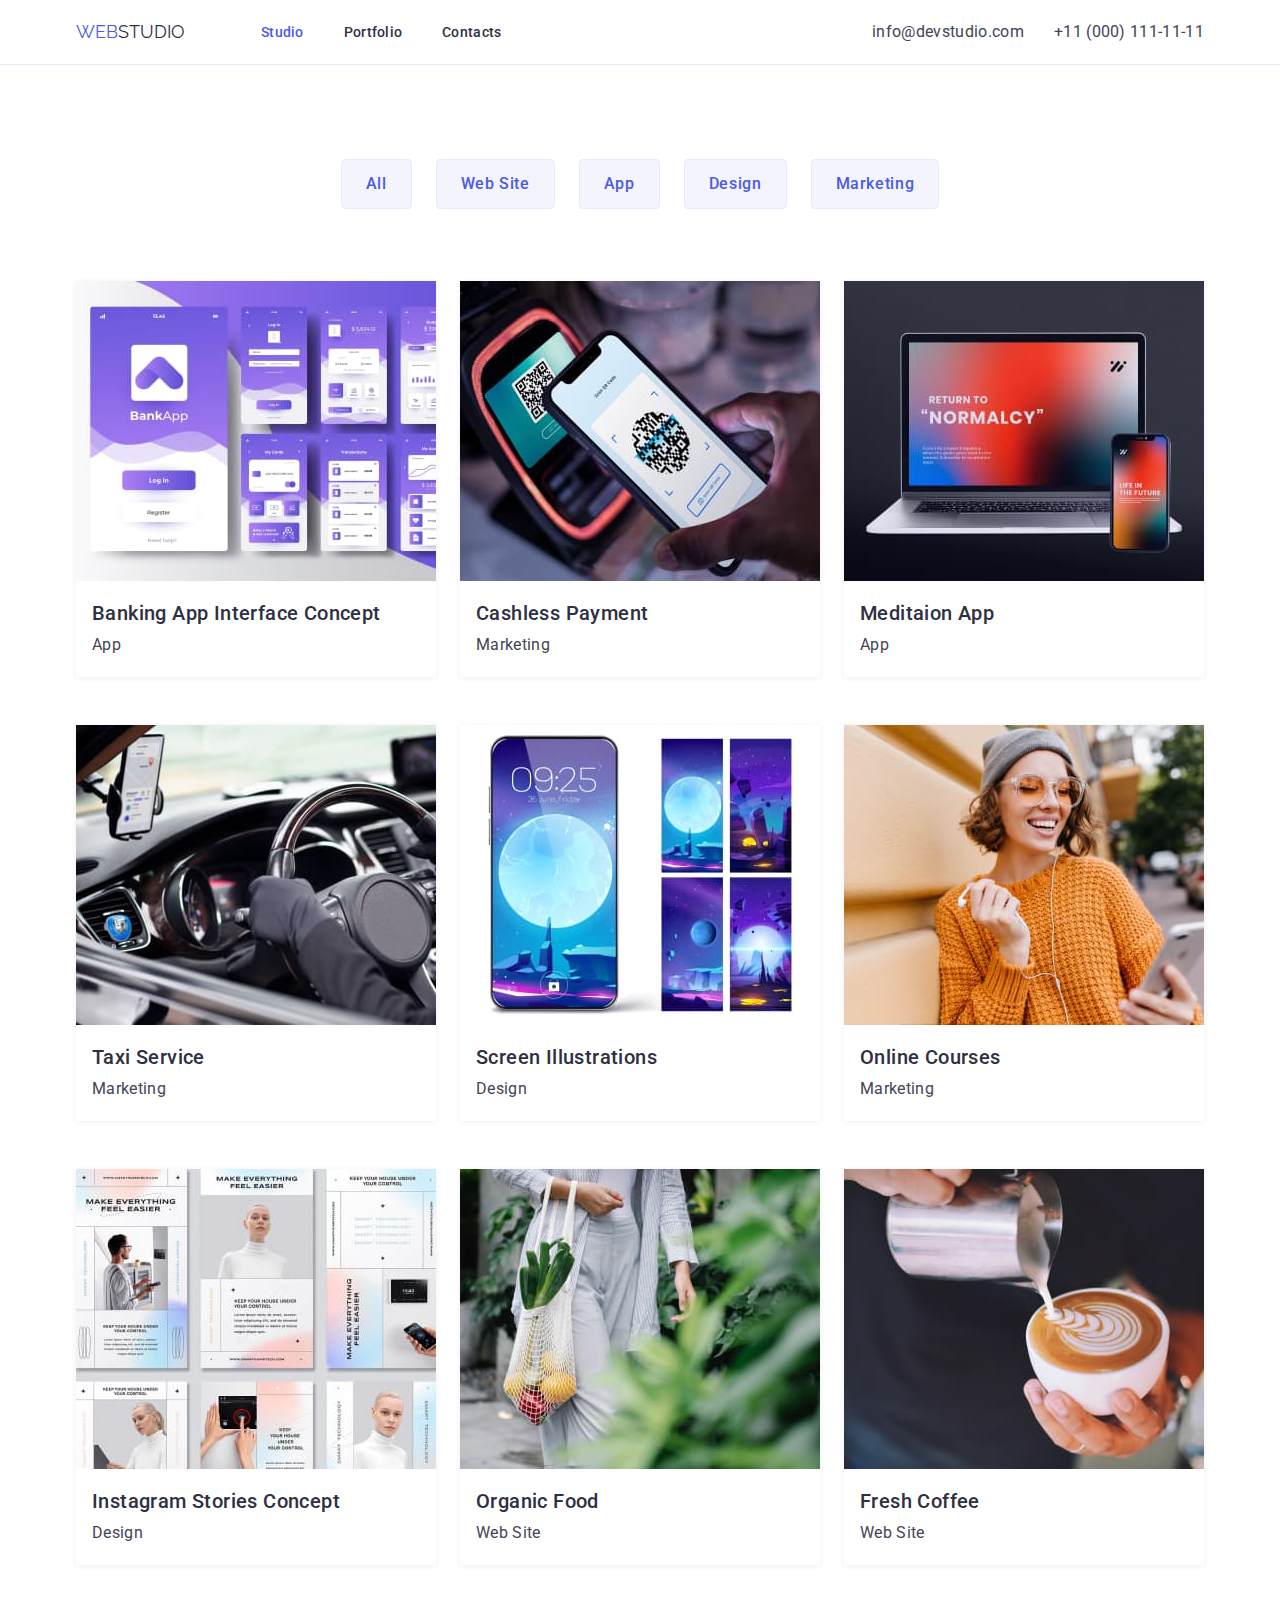
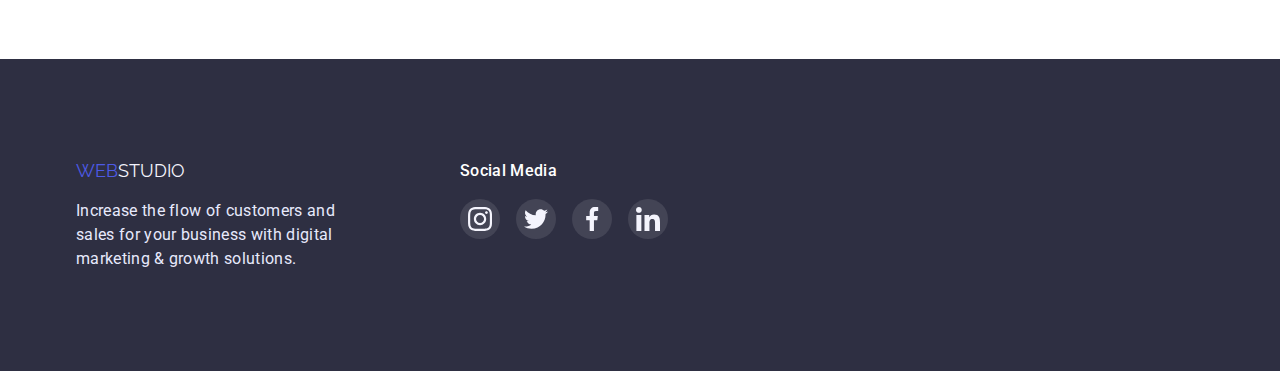
==== portfolio.html @ ab15133d "Initial commit" ====
<!DOCTYPE html>
<html lang="en">
<head>
    <meta charset="UTF-8">
    <meta http-equiv="X-UA-Compatible" content="IE=edge">
    <meta name="viewport" content="width=device-width, initial-scale=1.0">
    <link rel="stylesheet"
        href="https://fonts.googleapis.com/css2?family=Raleway:wght@800&family=Roboto:wght@400;500;700&display=swap">
    <link rel="stylesheet"
        href="https://cdnjs.cloudflare.com/ajax/libs/modern-normalize/1.1.0/modern-normalize.min.css">
    <link rel="stylesheet" href="./styles.css/styles.css">
        <title>WebStudio</title>
</head>

<body>
    <header>
        <div class="container flex-container">
            <a class="link logo" href="./index.html">Web<span class="accent-logo">studio</span></a>
            <nav>
                <ul class="nav-flex">
                    <li><a class="link link-header link-current" href="./index.html">Studio</a></li>
                    <li><a class="link link-header" href="./portfolio.html" target="_blank"
                            rel="noreferrer nofollow">Portfolio</a>
                    </li>
                    <li><a class="link link-header" href="">Contacts</a></li>
                </ul>
            </nav>
            <ul class="contacts-flex">
                <li><a class="link adress-header" href="mailto:info@devstudio.com">info@devstudio.com</a></li>
                <li><a class="link adress-header" href="tel:+11-000-111-11-11">+11 (000) 111-11-11</a></li>
            </ul>
        </div>
        <div class="line"></div>
    </header>
    <main>
  
        <section class="section">
            <h1 class="hide">Portfolio</h2>
            <ul class="buttons-main">
                <li><button class="btn-main" type="button">All</button></li>
                <li><button class="btn-main" type="button">Web Site</button></li>
                <li><button class="btn-main" type="button">App</button></li>
                <li><button class="btn-main" type="button">Design</button></li>
                <li><button class="btn-main" type="button">Marketing</button></li>
            </ul>
            <div class="container">
                <ul class="flex-examples">
                    <li class="examples-item">
                        <a class="link" href="">
                            <img src="./images/works1.jpg" alt="banking">
                            <div class="box-description">
                                <h2 class="title-card">Banking App Interface Concept</h2>
                                <p class="text-description">App</p>
                            </div>
                        </a>
                    </li>
                    <li class="examples-item">
                        <a class="link" href="">
                            <img src="./images/works2.jpg" alt="cashless">
                            <div class="box-description">
                                <h2 class="title-card">Cashless Payment</h2>
                                <p class="text-description">Marketing</p>
                            </div>
                        </a>
                    </li>
                    <li class="examples-item">
                        <a class="link" href="">
                            <img src="./images/works3.jpg" alt="meditation">
                            <div class="box-description">
                                <h2 class="title-card">Meditaion App</h2>
                                <p class="text-description">App</p>
                            </div>
                        </a>
                    </li>
                    <li class="examples-item">
                        <a class="link" href="">
                            <img src="./images/works4.jpg" alt="taxi">
                            <div class="box-description">
                                <h2 class="title-card">Taxi Service</h2>
                                <p class="text-description">Marketing</p>
                            </div>
                        </a>
                    </li>
                    <li class="examples-item">
                        <a class="link" href="">
                            <img src="./images/works5.jpg" alt="screen-illustration">
                            <div class="box-description">
                                <h2 class="title-card">Screen Illustrations</h2>
                                <p class="text-description">Design</p>
                            </div>
                        </a>
                    </li>
                    <li class="examples-item">
                        <a class="link" href="">
                            <img src="./images/works6.jpg" alt="courses">
                            <div class="box-description">
                                <h2 class="title-card">Online Courses</h2>
                                <p class="text-description">Marketing</p>
                            </div>
                        </a>
                    </li>
                    <li class="examples-item">
                        <a class="link" href="">
                            <img src="./images/works7.jpg" alt="stories">
                            <div class="box-description">
                                <h2 class="title-card">Instagram Stories Concept</h2>
                                <p class="text-description">Design</p>
                            </div>
                        </a>
                    </li>
                    <li class="examples-item">
                        <a class="link" href="">
                            <img src="./images/works8.jpg" alt="organic">
                            <div class="box-description">
                                <h2 class="title-card">Organic Food</h2>
                                <p class="text-description">Web Site</p>
                            </div>
                        </a>
                    </li>
                    <li class="examples-item">
                        <a class="link" href="">
                            <img src="./images/works9.jpg" alt="coffe">
                            <div class="box-description">
                                <h2 class="title-card">Fresh Coffee</h2>
                                <p class="text-description">Web Site</p>
                            </div>
                        </a>
                    </li>
                </ul>
                
            </div>
        </section>
            
    </main>
    <footer class="bg-footer">
        <div class="container flex-footer">
            <div class="footer-box1">
                <a class="link logo" href="./index.html">Web<span class="accent-logo-footer">studio</span></a>
                <p class="info-footer">Increase the flow of customers and sales for your business with digital marketing & growth solutions.</p>
            </div>
            <div class="footer-box2">
                <p class="media-footer">social media</p>
                <ul class="links-footer">
                    <li><a href=""></a><img src="./images/Ellipse-f1.svg" alt="instagram"></li>
                    <li><a href=""></a><img src="./images/Ellipse-f2.svg" alt="twitter"></li>
                    <li><a href=""></a><img src="./images/Ellipse-f3.svg" alt="facebook"></li>
                    <li><a href=""></a><img src="./images/Ellipse-f4.svg" alt="linkedin"></li>
                </ul>
            </div>
        </div>
    </footer>
    
</body>
</html>
---- styles.css/styles.css ----
:root{
  --Iris:#4D5AE5;
  --Ocean:#404BBF;
  --NAVY-BLUE:#2E2F42;
  --SLATE:#434455;
  --LIGHTSLATE:#8E8F99;
  --CLOUD:#F4F4FD;
  --CORNFLOWER:#E7E9FC;
  --GREEN:#31D0AA;
  --GREY:2E2F42;
  --NAVYBLUEMODAL:#2E2F42;
  --Button:#2196F3;


}
body{
  font-family: Roboto, sans-serif;
}
li{
  list-style: none;
}
ul{
  padding-inline-start: 0;
  margin-bottom: 0px;
  margin-top: 0px;
}
p,h1,h2{
  margin-top: 0px;
  margin-bottom: 0;
}
.link{
  text-decoration: none;
}
img{
  display: block;
}
.container{
  width: 1158px;
  /* outline: 2px solid #a7a658; */
  padding-left: 15px;
  padding-right: 15px;
  margin: 0 auto;
}
.section {
  padding-top: 94px;
  padding-bottom: 94px;
  /* outline:1px solid #c1ad3e; */
}
.flex-container{
  display: flex;
  flex-wrap: wrap;
  align-items: center;

}
.nav-flex{
  display: flex;
  margin-left: 76px;
}
.nav-flex li+li {
  margin-left: 40px;
}
.contacts-flex{
  display: flex;
  margin-left: auto;
}
.contacts-flex li+li{
  margin-left: 30px;
}
.adress-header {
  font-weight: 400;
  font-size: 16px;
  line-height: 24px;
  letter-spacing: 0.02em;
  color: var(--SLATE);
}


.logo{
  text-transform:uppercase;
  color: var(--Iris);
  font-family: Raleway;
  font-size: 18px;
  line-height: 24px;
}
.accent-logo{
  color: var(--NAVY-BLUE);
}
.link-header{
  font-weight: 500;
  font-size: 14px;
  line-height: 16px;
  letter-spacing: 0.02em;

  color: var(--NAVY-BLUE);
  padding-top: 24px;
  padding-bottom: 24px;
  
  /* outline: 1px solid tomato; */
  display: block;


}
.link-header:hover,
.link-header:focus,
.adress-header:hover,
.adress-header:focus{
  color: var(--Ocean);
}
.link-current{
  color: var(--Iris);
}
.line {
  border-bottom: 1px solid #E7E9FC;
  /* box-shadow: 0px 2px 1px rgba(46, 47, 66, 0.08), 0px 1px 1px rgba(46, 47, 66, 0.16), 0px 1px 6px rgba(46, 47, 66, 0.08); */
}
/* Hero */
.section-hero {
  padding-top: 188px;
  padding-bottom: 188px;
  background-color: #2F303A;
  text-align: center;
  max-width: 1440px;
  margin-left: auto;
  margin-right: auto;
  outline: 1px solid black;
}


.title-text{
  color:#FFF;
  font-size: 56px;
  line-height: 60px;
  text-align: center;
  letter-spacing: 0.02em;
  margin: 0 auto 48px;
  width: 500px;
}
.button-hero{
  background-color:var(--Iris);
  color:#FFF;
  cursor: pointer;
  width: 169px;
  height: 56px;
  border-radius: 4px;
  box-shadow: 0px 4px 4px rgba(0, 0, 0, 0.15);;
  font-weight: 500;
  font-size: 16px;
  border: none;
  

}
.button-hero:hover{
  background-color: var(--Ocean);

}

/* Section-Advantage */

.hide {
  position: absolute;
  width: 1px;
  height: 1px;
  margin: -1px;
  padding: 0;
  overflow: hidden;
  border: 0;
  clip: rect(0 0 0 0);

}
.flex-container-advantage{
  display: flex;
  flex-wrap: wrap;

}
.element-advantage{
  width: calc((100% - 72px)/4);
}
.element-advantage:not(:last-child){
  margin-right: 24px;
}
.section-advantage{
  padding-top: 94px;
}


.second-title {
  font-weight: 700;
  font-size: 36px;
  line-height: 40px;
  text-align: center;
  letter-spacing: 0.02em;
  color: var(--NAVY-BLUE);
  margin-top: 0px;
  margin-bottom: 72px;

}
.title-third{
  font-weight: 500;
  font-size: 20px;
  line-height: 24px;
  letter-spacing: 0.02em;
  color: var(--NAVY-BLUE);
  margin-top: 0px;
  margin-bottom: 8px;
}

.text-description{
  font-weight: 400;
  font-size: 16px;
  line-height: 24px;
  letter-spacing: 0.02em;
  color: var(--SLATE);
}


/* What we do */
.flex-works{
  display: flex;
  flex-wrap: wrap;

}
.element-foto{
  width: calc((100% - 2*24px)/3);
}
.element-foto:not(:last-child){
  margin-right: 24px;

}



/* Our team  */
.section-team{
  background-color: var(--CLOUD);
}
.flex-team{
  display: flex;
  column-gap: 24px;
}
.flex-card{
  width: 264px;
  /* outline: 1px dashed blue; */
  box-shadow: 0px 1px 6px rgba(46, 47, 66, 0.08), 0px 1px 1px rgba(46, 47, 66, 0.16), 0px 2px 1px rgba(46, 47, 66, 0.08);
  border-radius: 0px 0px 4px 4px;
  background-color: #fff;
}


.socials{
  display: flex;
  flex-wrap: wrap;
  justify-content: center;
  margin-top: 8px;
}

.socials li:not(:last-child){
  margin-right: 24px;
}
.box-card {
  text-align: center;
  padding-top: 32px;
  padding-bottom: 32px;
}
/* Customers */
.flex-customers{
  display: flex;
  flex-wrap: wrap;
}

.flex-customers li:not(:last-child){
  margin-right: 24px;
}

/* Footer */
.bg-footer{
  background-color: var(--NAVY-BLUE);
  padding-top: 100px;
  padding-bottom: 100px;
}
.accent-logo-footer{
  color:var(--CLOUD)
}
.info-footer{
  font-weight: 400;
  font-size: 16px;
  line-height: 24px;
  letter-spacing: 0.02em;
  color: var(--CORNFLOWER);
  margin-bottom: 0;
  /* margin-top: 16px; */
}
.media-footer{
  font-weight: 500;
  font-size: 16px;
  line-height: 24px;
  letter-spacing: 0.02em;
  color: #FFF;
  margin-bottom: 16px;
  text-transform: capitalize;
}
.flex-footer{
  display: flex;
  flex-wrap: wrap;
}
.footer-box1{
  width:264px;
}

.footer-box1 a {
  display: inline-block;
  margin-bottom: 16px;
}
.footer-box2{
  margin-left: 120px;
}
.footer-box3{
  margin-left: 80px;
}
.links-footer{
  display: flex;
  flex-wrap:wrap;
}
.links-footer li:not(:last-child){
  margin-right: 16px;
}



/* Potfolio */

.buttons-main{
  display: flex;
  flex-wrap: wrap;
  /* outline: 1px dashed blue; */
  justify-content: center;
  margin-bottom: 72px;
}
.buttons-main li:not(:last-child){
  margin-right: 24px;   
}

.btn-main{
  background-color: var(--CLOUD);
  color: var(--Iris);
  border: 1px solid var(--CORNFLOWER);
  border-radius: 4px;
  padding: 12px 24px;

  font-weight: 500;
  font-size: 16px;
  line-height: 24px;
  letter-spacing: 0.04em;
}
.btn-main:hover{
  background-color: var(--Iris);
  color: white;
  box-shadow: 0px 3px 1px rgba(0, 0, 0, 0.1), 0px 2px 1px rgba(0, 0, 0, 0.08), 0px 2px 2px rgba(0, 0, 0, 0.12);
  cursor: pointer;
  border: var(--CLOUD)
}
/* Examples */
.flex-examples{
  display: flex;
  flex-wrap: wrap;
}
.box-description{
  padding-left: 16px;
  padding-top: 20px;
  padding-bottom: 20px;
}
.title-card{
  font-weight: 500;
  font-size: 20px;
  line-height: 24px;
  letter-spacing: 0.02em;
  color: var(--NAVY-BLUE);
  margin-bottom: 8px;
}

.examples-item:not(:nth-child(3n)){
  margin-right: 24px;
}
.examples-item{
  margin-bottom: 48px;
  /* outline: 1px dashed teal; */
  box-shadow: 0px 1px 6px rgba(46, 47, 66, 0.08);
  background: #FFF;
  width: calc((100% - 2 * 24px)/3);

}
.examples-item:nth-last-child(-n+3){
  margin-bottom: 0px;
}
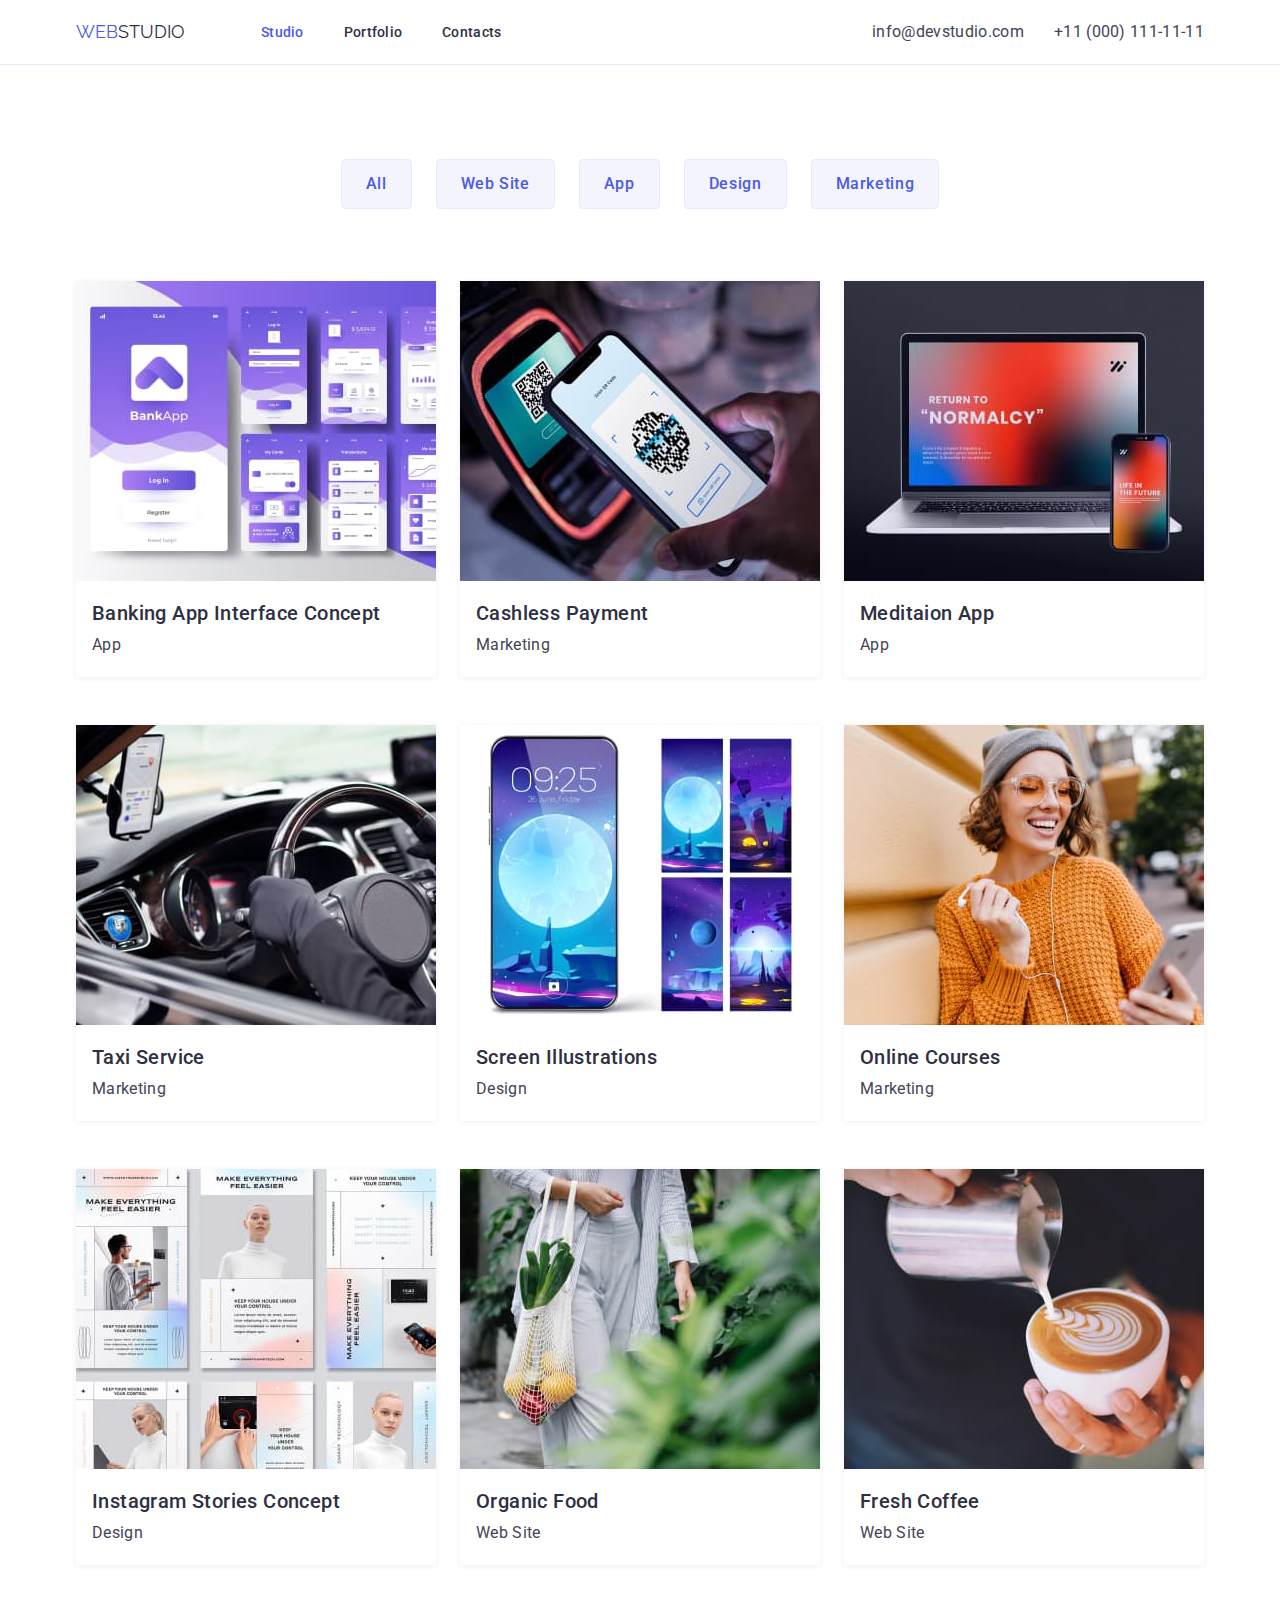
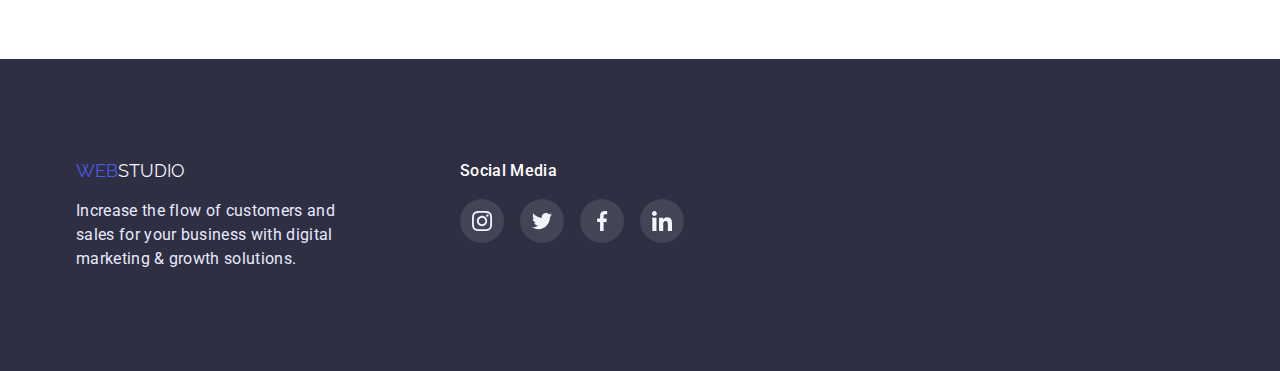
==== commit bd805030: "svg" ====
--- a/portfolio.html
+++ b/portfolio.html
@@ -35,7 +35,7 @@
     <main>
   
         <section class="section">
-            <h1 class="hide">Portfolio</h2>
+            <h1 class="hide">Portfolio</h1>
             <ul class="buttons-main">
                 <li><button class="btn-main" type="button">All</button></li>
                 <li><button class="btn-main" type="button">Web Site</button></li>
@@ -136,15 +136,41 @@
         <div class="container flex-footer">
             <div class="footer-box1">
                 <a class="link logo" href="./index.html">Web<span class="accent-logo-footer">studio</span></a>
-                <p class="info-footer">Increase the flow of customers and sales for your business with digital marketing & growth solutions.</p>
+                <p class="info-footer">Increase the flow of customers and sales for your business with digital marketing &
+                    growth
+                    solutions.</p>
             </div>
             <div class="footer-box2">
                 <p class="media-footer">social media</p>
                 <ul class="links-footer">
-                    <li><a href=""></a><img src="./images/Ellipse-f1.svg" alt="instagram"></li>
-                    <li><a href=""></a><img src="./images/Ellipse-f2.svg" alt="twitter"></li>
-                    <li><a href=""></a><img src="./images/Ellipse-f3.svg" alt="facebook"></li>
-                    <li><a href=""></a><img src="./images/Ellipse-f4.svg" alt="linkedin"></li>
+                    <li><a class="link-icon bg-footer-icon" href="">
+                            <svg class="socials-icon">
+                                <use href="./images/icons.svg#instagram">
+                                </use>
+                            </svg>
+                        </a>
+                    </li>
+                    <li><a class="link-icon bg-footer-icon" href="">
+                            <svg class="socials-icon">
+                                <use href="./images/icons.svg#twitter">
+                                </use>
+                            </svg>
+                        </a>
+                    </li>
+                    <li><a class="link-icon bg-footer-icon" href="">
+                            <svg class="socials-icon">
+                                <use href="./images/icons.svg#facebook">
+                                </use>
+                            </svg>
+                        </a>
+                    </li>
+                    <li><a class="link-icon bg-footer-icon" href="">
+                            <svg class="socials-icon">
+                                <use href="./images/icons.svg#linkedin">
+                                </use>
+                            </svg>
+                        </a>
+                    </li>
                 </ul>
             </div>
         </div>
--- a/styles.css/styles.css
+++ b/styles.css/styles.css
@@ -167,7 +167,7 @@
   clip: rect(0 0 0 0);
 
 }
-.flex-container-advantage{
+.flex-list-advantage{
   display: flex;
   flex-wrap: wrap;
 
@@ -181,6 +181,32 @@
 .section-advantage{
   padding-top: 94px;
 }
+.element-advantage::before{
+  display: flex;
+  content: "";
+  height: 112px;
+  width: 264px;
+  background-repeat: no-repeat;
+  background-position: center;
+  background-color: var(--CLOUD);
+  border-radius: 4px;
+  background-size: 64px 64px;
+  margin-bottom: 8px;
+
+}
+
+.antenna::before{
+  background-image: url(../images/SVG/antenna.svg);
+}
+.clock::before{
+  background-image: url(../images/SVG/clock.svg);
+}
+.diagram::before{
+  background-image: url(../images/SVG/diagram.svg);
+}
+.astronaut::before{
+  background-image: url(../images/SVG/astronaut.svg);
+} 
 
 
 .second-title {
@@ -245,7 +271,6 @@
   background-color: #fff;
 }
 
-
 .socials{
   display: flex;
   flex-wrap: wrap;
@@ -261,6 +286,27 @@
   padding-top: 32px;
   padding-bottom: 32px;
 }
+
+.socials-icon{
+  width: 20px;
+  height: 20px;
+  fill:var(--CLOUD);
+}
+.link-icon{
+  width: 44px;
+  height: 44px;
+  background-color: var(--Iris);
+  border-radius: 50%;
+  display: flex;
+  justify-content: center;
+  align-items: center;
+}
+.link-icon:hover{
+  background-color: var(--Ocean);
+}
+
+
+
 /* Customers */
 .flex-customers{
   display: flex;
@@ -269,6 +315,27 @@
 
 .flex-customers li:not(:last-child){
   margin-right: 24px;
+}
+.customers-bg{
+  width: 168px;
+  height: 88px;
+  background-color: #fff;
+  color: var(--LIGHTSLATE);
+  border: 1px solid #8E8F99;
+  border-radius: 4px;
+  display: flex;
+  justify-content: center;
+  align-items: center;
+  padding: 16px 32px;
+}
+.icon-customers{
+  width: 104px;
+  height: 56px;
+  fill:currentColor;
+}
+.customers-bg:hover{
+  color: var(--Ocean);
+  border: 1px solid var(--Ocean);
 }
 
 /* Footer */
@@ -313,9 +380,9 @@
 .footer-box2{
   margin-left: 120px;
 }
-.footer-box3{
+/* .footer-box3{
   margin-left: 80px;
-}
+} */
 .links-footer{
   display: flex;
   flex-wrap:wrap;
@@ -323,7 +390,12 @@
 .links-footer li:not(:last-child){
   margin-right: 16px;
 }
-
+.bg-footer-icon{
+  background-color: rgba(255, 255, 255, 0.1);
+}
+.bg-footer-icon:hover{
+  background-color: var(--GREEN);
+}
 
 
 /* Potfolio */
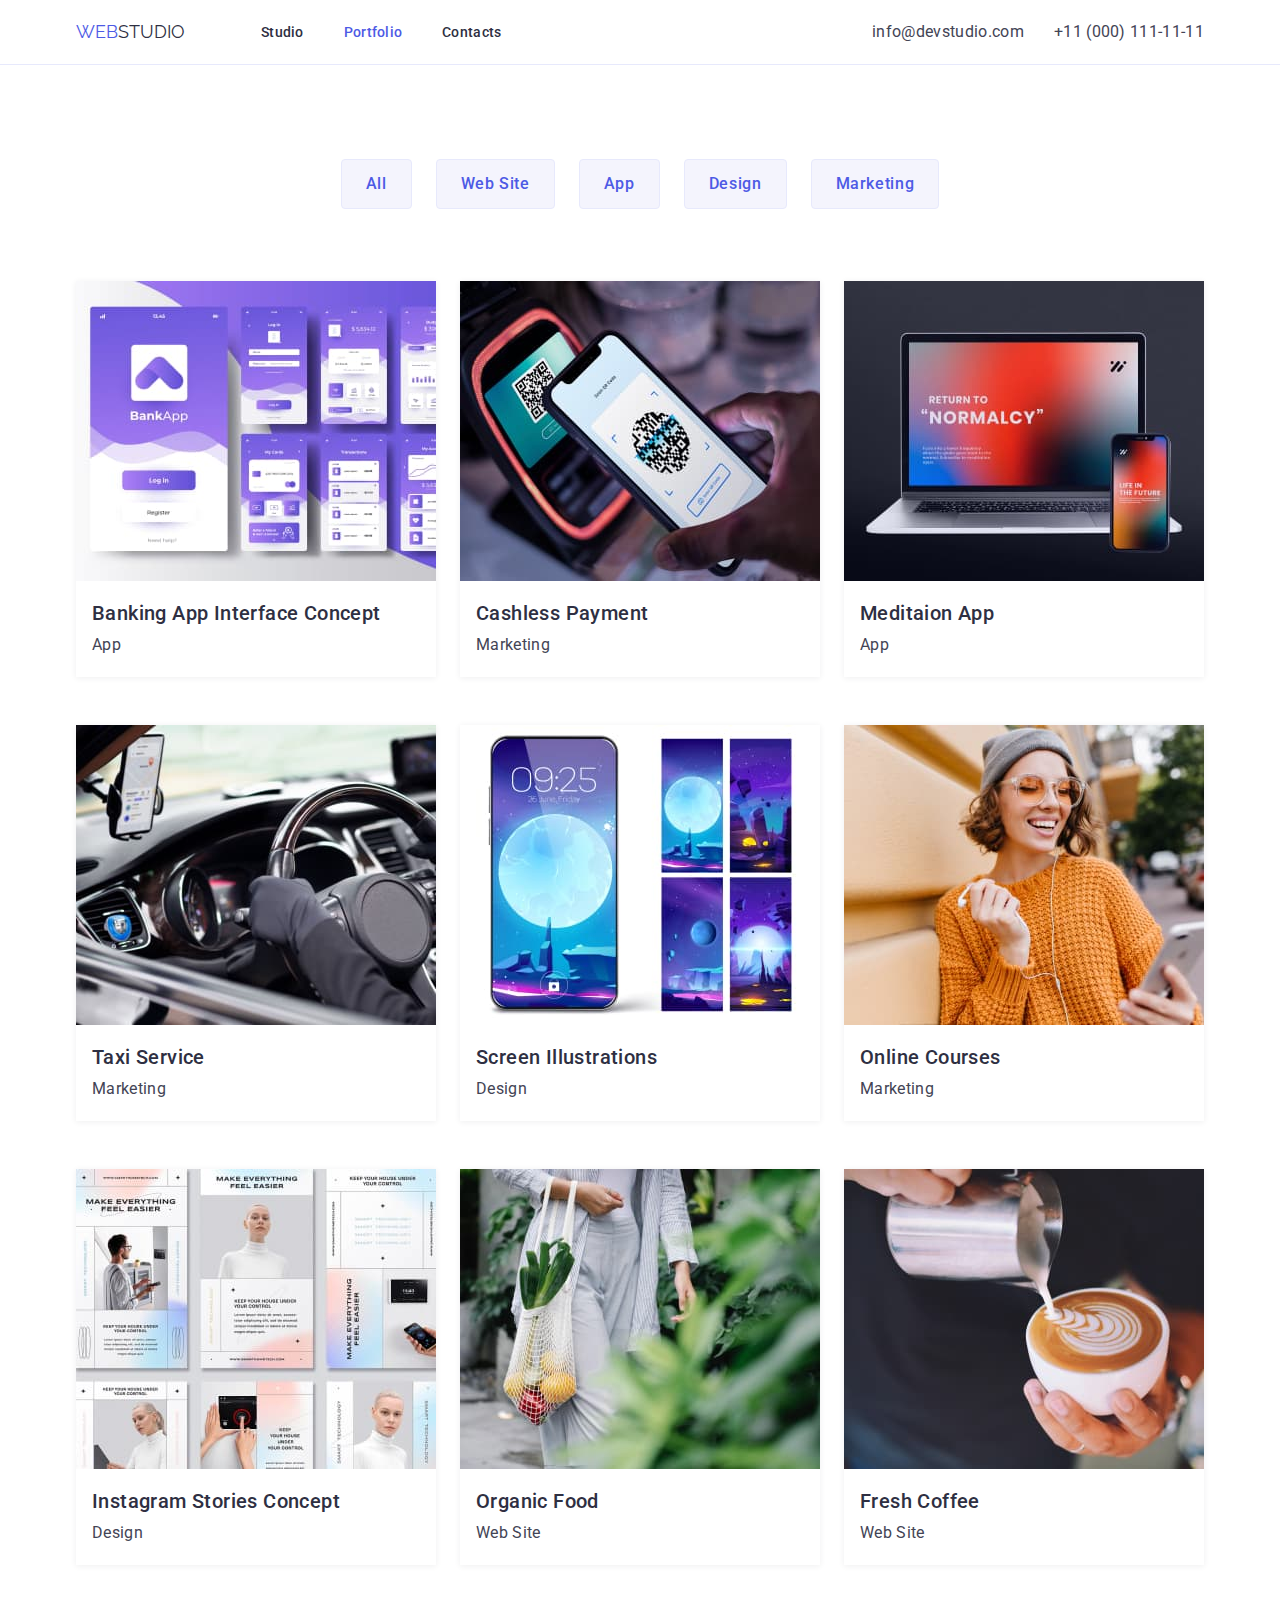
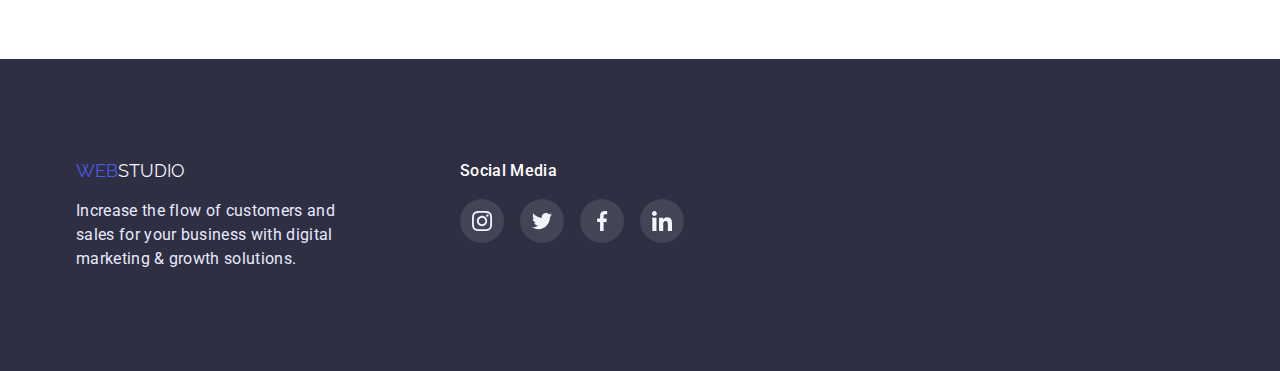
==== commit f776a6ee: "new" ====
--- a/portfolio.html
+++ b/portfolio.html
@@ -18,8 +18,8 @@
             <a class="link logo" href="./index.html">Web<span class="accent-logo">studio</span></a>
             <nav>
                 <ul class="nav-flex">
-                    <li><a class="link link-header link-current" href="./index.html">Studio</a></li>
-                    <li><a class="link link-header" href="./portfolio.html" target="_blank"
+                    <li><a class="link link-header" href="./index.html">Studio</a></li>
+                    <li><a class="link link-header link-current" href="./portfolio.html" target="_blank"
                             rel="noreferrer nofollow">Portfolio</a>
                     </li>
                     <li><a class="link link-header" href="">Contacts</a></li>
--- a/styles.css/styles.css
+++ b/styles.css/styles.css
@@ -123,6 +123,8 @@
   margin-left: auto;
   margin-right: auto;
   outline: 1px solid black;
+  background-image: url(../images/SVG/Dark-bg.svg), 
+  url(../images/people-office1.jpg);
 }
 
 
@@ -170,31 +172,34 @@
 .flex-list-advantage{
   display: flex;
   flex-wrap: wrap;
-
-}
+}
+.box-adv{
+  width: calc((100% - 72px)/4);
+}
+.box-adv:not(:last-child){
+  margin-right: 24px;
+}
+
 .element-advantage{
-  width: calc((100% - 72px)/4);
-}
-.element-advantage:not(:last-child){
-  margin-right: 24px;
-}
-.section-advantage{
-  padding-top: 94px;
-}
-.element-advantage::before{
-  display: flex;
-  content: "";
+  display: flex;
   height: 112px;
   width: 264px;
-  background-repeat: no-repeat;
-  background-position: center;
   background-color: var(--CLOUD);
   border-radius: 4px;
-  background-size: 64px 64px;
   margin-bottom: 8px;
-
-}
-
+  justify-content: center;
+  align-items: center;
+
+}
+.icon-adv{
+  width: 64px;
+  height: 64px;
+  fill: var(--NAVY-BLUE);
+}
+.box-adv{
+  width: 264px;
+}
+/* 
 .antenna::before{
   background-image: url(../images/SVG/antenna.svg);
 }
@@ -206,7 +211,7 @@
 }
 .astronaut::before{
   background-image: url(../images/SVG/astronaut.svg);
-} 
+}  */
 
 
 .second-title {
@@ -458,7 +463,10 @@
   box-shadow: 0px 1px 6px rgba(46, 47, 66, 0.08);
   background: #FFF;
   width: calc((100% - 2 * 24px)/3);
-
+}
+.examples-item:hover{
+  border: 0.5px solid #F4F4FD;
+  box-shadow: 0px 1px 6px rgba(46, 47, 66, 0.08), 0px 1px 1px rgba(46, 47, 66, 0.16), 0px 2px 1px rgba(46, 47, 66, 0.08);
 }
 .examples-item:nth-last-child(-n+3){
   margin-bottom: 0px;
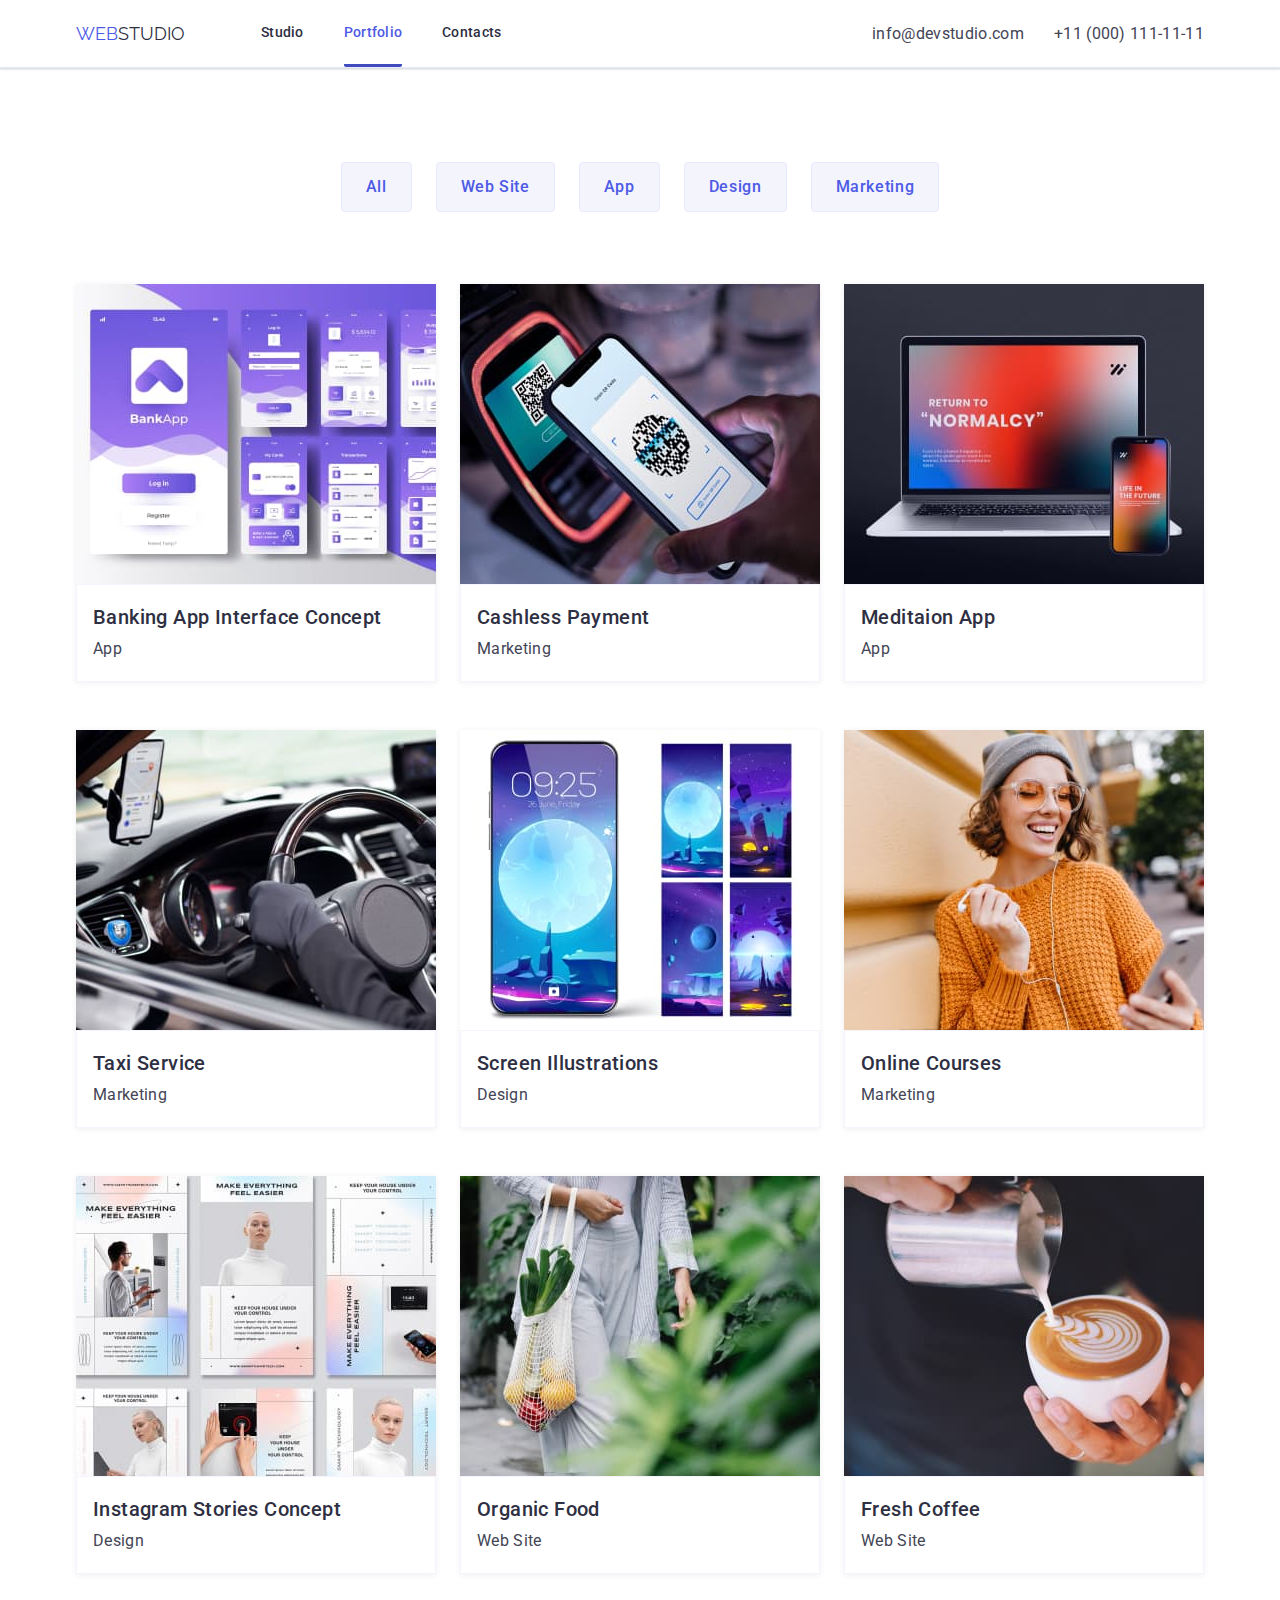
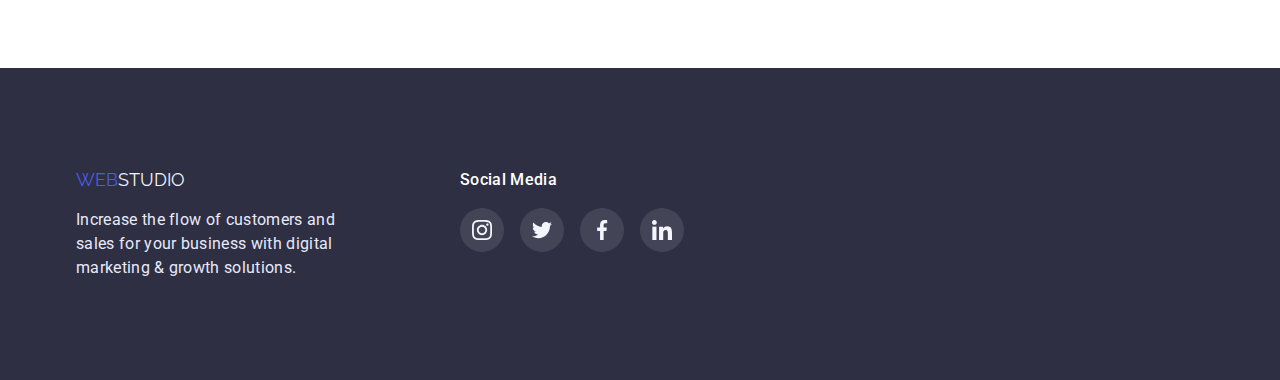
==== commit 9123ded4: "." ====
--- a/portfolio.html
+++ b/portfolio.html
@@ -46,7 +46,7 @@
             <div class="container">
                 <ul class="flex-examples">
                     <li class="examples-item">
-                        <a class="link" href="">
+                        <a class="link link-examples" href="">
                             <img src="./images/works1.jpg" alt="banking">
                             <div class="box-description">
                                 <h2 class="title-card">Banking App Interface Concept</h2>
@@ -55,7 +55,7 @@
                         </a>
                     </li>
                     <li class="examples-item">
-                        <a class="link" href="">
+                        <a class="link  link-examples" href="">
                             <img src="./images/works2.jpg" alt="cashless">
                             <div class="box-description">
                                 <h2 class="title-card">Cashless Payment</h2>
@@ -64,7 +64,7 @@
                         </a>
                     </li>
                     <li class="examples-item">
-                        <a class="link" href="">
+                        <a class="link  link-examples" href="">
                             <img src="./images/works3.jpg" alt="meditation">
                             <div class="box-description">
                                 <h2 class="title-card">Meditaion App</h2>
@@ -73,7 +73,7 @@
                         </a>
                     </li>
                     <li class="examples-item">
-                        <a class="link" href="">
+                        <a class="link  link-examples" href="">
                             <img src="./images/works4.jpg" alt="taxi">
                             <div class="box-description">
                                 <h2 class="title-card">Taxi Service</h2>
@@ -82,7 +82,7 @@
                         </a>
                     </li>
                     <li class="examples-item">
-                        <a class="link" href="">
+                        <a class="link  link-examples" href="">
                             <img src="./images/works5.jpg" alt="screen-illustration">
                             <div class="box-description">
                                 <h2 class="title-card">Screen Illustrations</h2>
@@ -91,7 +91,7 @@
                         </a>
                     </li>
                     <li class="examples-item">
-                        <a class="link" href="">
+                        <a class="link  link-examples" href="">
                             <img src="./images/works6.jpg" alt="courses">
                             <div class="box-description">
                                 <h2 class="title-card">Online Courses</h2>
@@ -100,7 +100,7 @@
                         </a>
                     </li>
                     <li class="examples-item">
-                        <a class="link" href="">
+                        <a class="link  link-examples" href="">
                             <img src="./images/works7.jpg" alt="stories">
                             <div class="box-description">
                                 <h2 class="title-card">Instagram Stories Concept</h2>
@@ -109,7 +109,7 @@
                         </a>
                     </li>
                     <li class="examples-item">
-                        <a class="link" href="">
+                        <a class="link  link-examples" href="">
                             <img src="./images/works8.jpg" alt="organic">
                             <div class="box-description">
                                 <h2 class="title-card">Organic Food</h2>
@@ -118,7 +118,7 @@
                         </a>
                     </li>
                     <li class="examples-item">
-                        <a class="link" href="">
+                        <a class="link  link-examples" href="">
                             <img src="./images/works9.jpg" alt="coffe">
                             <div class="box-description">
                                 <h2 class="title-card">Fresh Coffee</h2>
--- a/styles.css/styles.css
+++ b/styles.css/styles.css
@@ -108,10 +108,12 @@
 }
 .link-current{
   color: var(--Iris);
+  border-bottom: 3px solid var(--Ocean);
+  border-radius: 2px;
 }
 .line {
   border-bottom: 1px solid #E7E9FC;
-  /* box-shadow: 0px 2px 1px rgba(46, 47, 66, 0.08), 0px 1px 1px rgba(46, 47, 66, 0.16), 0px 1px 6px rgba(46, 47, 66, 0.08); */
+  box-shadow: 0px 2px 1px rgba(46, 47, 66, 0.08), 0px 1px 1px rgba(46, 47, 66, 0.16), 0px 1px 6px rgba(46, 47, 66, 0.08);
 }
 /* Hero */
 .section-hero {
@@ -331,7 +333,7 @@
   display: flex;
   justify-content: center;
   align-items: center;
-  padding: 16px 32px;
+
 }
 .icon-customers{
   width: 104px;
@@ -444,6 +446,7 @@
   padding-left: 16px;
   padding-top: 20px;
   padding-bottom: 20px;
+  border: 0.5px solid #F4F4FD;
 }
 .title-card{
   font-weight: 500;
@@ -459,15 +462,18 @@
 }
 .examples-item{
   margin-bottom: 48px;
-  /* outline: 1px dashed teal; */
-  box-shadow: 0px 1px 6px rgba(46, 47, 66, 0.08);
   background: #FFF;
   width: calc((100% - 2 * 24px)/3);
 }
-.examples-item:hover{
-  border: 0.5px solid #F4F4FD;
+.link-examples {
+  box-shadow: 0px 1px 6px rgba(46, 47, 66, 0.08);
+  display: block;
+}
+
+.link-examples:hover {
   box-shadow: 0px 1px 6px rgba(46, 47, 66, 0.08), 0px 1px 1px rgba(46, 47, 66, 0.16), 0px 2px 1px rgba(46, 47, 66, 0.08);
 }
 .examples-item:nth-last-child(-n+3){
   margin-bottom: 0px;
 }
+
